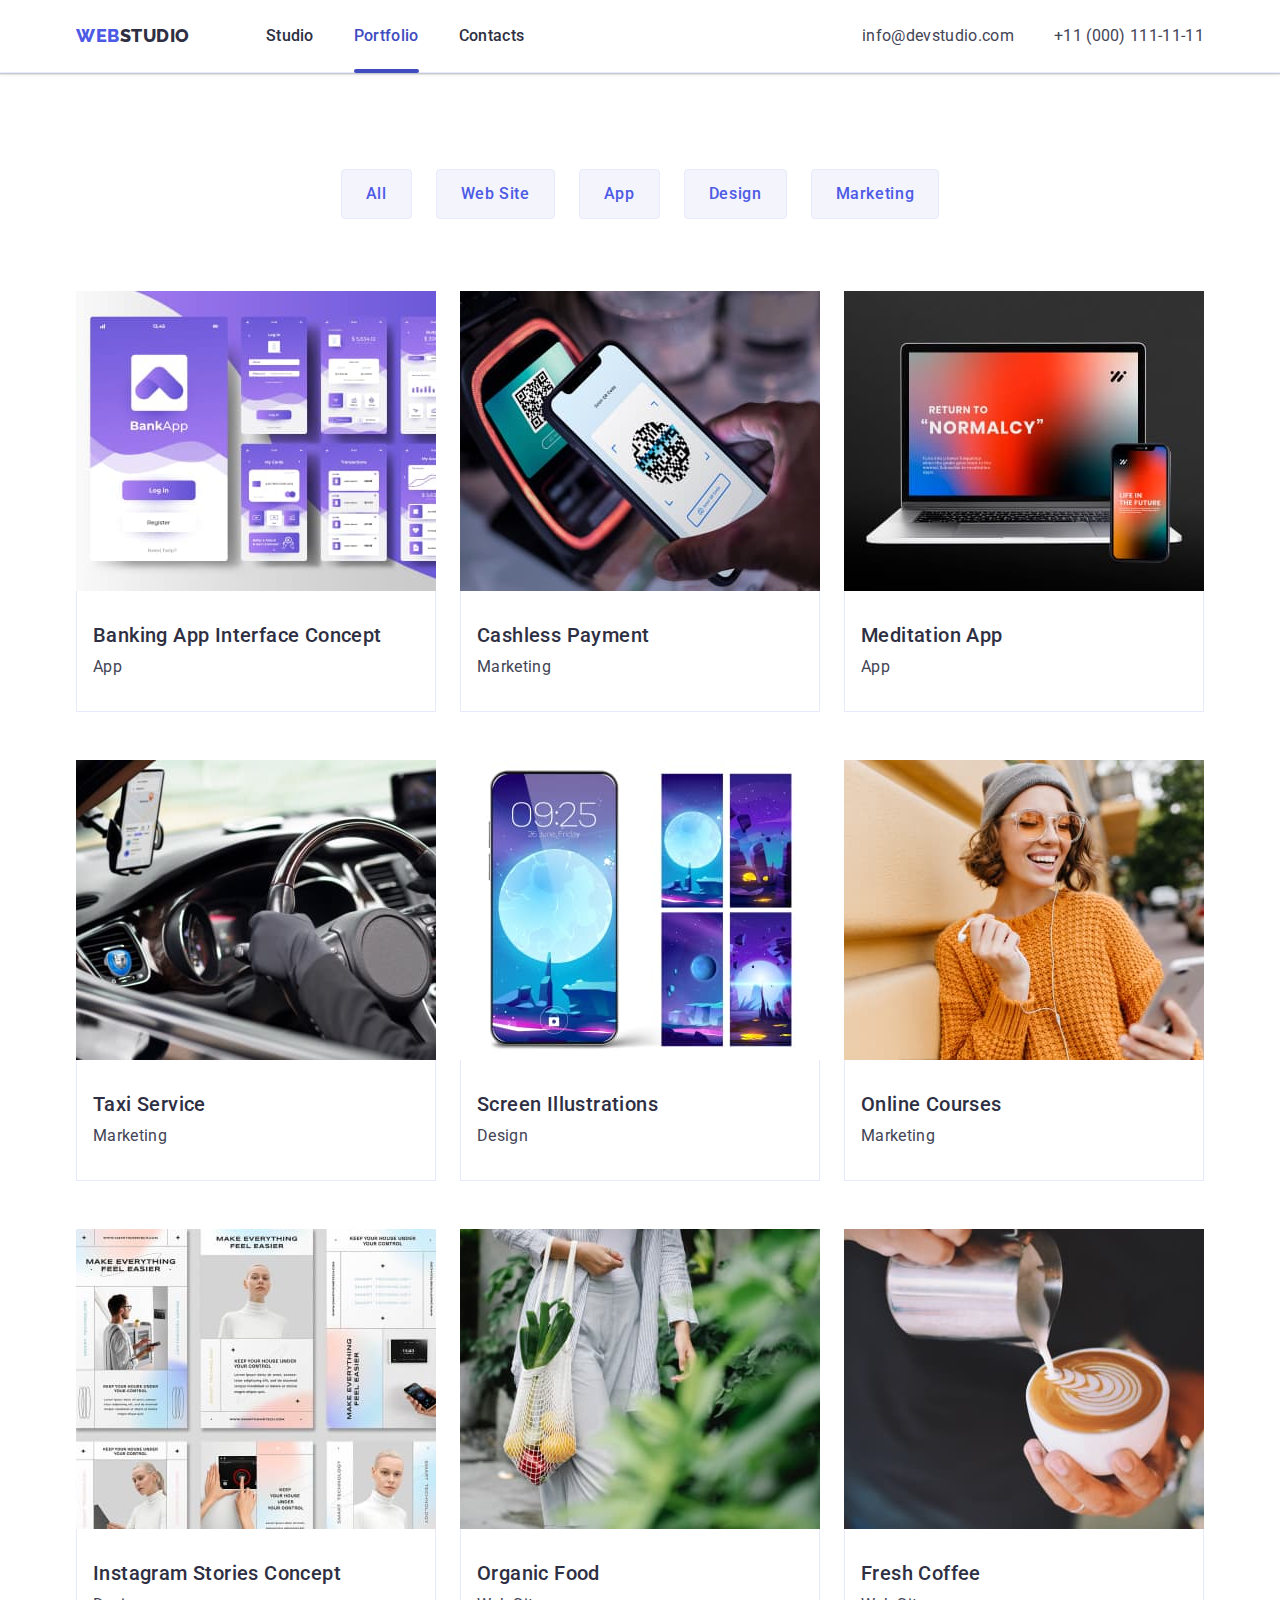
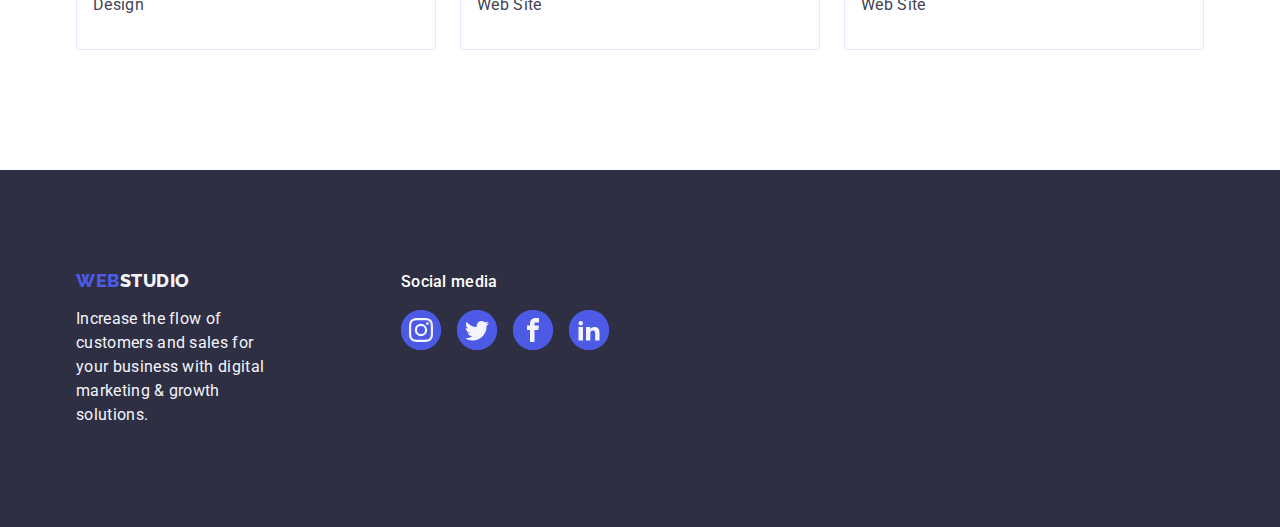
==== portfolio.html @ b62ce7a5 "Initial commit" ====
<!DOCTYPE html>
<html lang="en">
  <head>
    <meta charset="UTF-8" />
    <meta http-equiv="X-UA-Compatible" content="IE=edge" />
    <meta name="viewport" content="width=device-width, initial-scale=1.0" />
    <title>Portfolio</title>
    <link rel="preconnect" href="https://fonts.googleapis.com" />
    <link rel="preconnect" href="https://fonts.gstatic.com" crossorigin />
    <link
      href="https://fonts.googleapis.com/css2?family=Raleway:wght@800&family=Roboto:wght@400;500;700;900&display=swap"
      rel="stylesheet"
    />
    <link
      rel="stylesheet"
      href="https://cdn.jsdelivr.net/npm/modern-normalize@2.0.0/modern-normalize.min.css"
    />
    <link rel="stylesheet" href="./css/styles.css" />
  </head>
  <body>
    <header class="header">
      <div class="nav-container container">
        <nav class="header-navigation">
          <a class="logo link" href="./index.html"
            >Web<span class="header-logo-text">Studio</span></a
          >

          <ul class="header-menu list">
            <li class="header-menu-item">
              <a class="header-menu-link link" href="./index.html">Studio</a>
            </li>
            <li class="header-menu-item">
              <a class="header-menu-link link current" href="./portfolio.html"
                >Portfolio</a
              >
            </li>
            <li class="header-menu-item">
              <a class="header-menu-link link" href="">Contacts</a>
            </li>
          </ul>
        </nav>
        <address class="header-address">
          <ul class="address-list list">
            <li class="header-address-item">
              <a
                class="header-address-link link"
                href="mailto:info@devstudio.com"
                >info@devstudio.com</a
              >
            </li>
            <li class="header-address-item">
              <a class="header-address-link link" href="tel:+110001111111"
                >+11 (000) 111-11-11</a
              >
            </li>
          </ul>
        </address>
      </div>
    </header>

    <main>
      <section class="portfolio">
        <div class="container">
          <h1 class="visually-hidden">What we offer</h1>
          <ul class="filters list">
            <li><button class="filters-btn" type="button">All</button></li>
            <li><button class="filters-btn" type="button">Web Site</button></li>
            <li><button class="filters-btn" type="button">App</button></li>
            <li><button class="filters-btn" type="button">Design</button></li>
            <li>
              <button class="filters-btn" type="button">Marketing</button>
            </li>
          </ul>

          <ul class="offers list">
            <li class="offers-item">
              <a href="" class="offers-item-link link">
                <div class="hidden-container">
                  <img
                    src="./images/banking-app-interface-concept.jpg"
                    alt="banking-app-interface-concept"
                    width="360"
                    height="300"
                  />
                  <p class="hidden-text">
                    14 Stylish and User-Friendly App Design Concepts · Task
                    Manager App · Calorie Tracker App · Exotic Fruit Ecommerce
                    App · Cloud Storage App
                  </p>
                </div>
                <div class="portfolio-name">
                  <h2 class="offers-subtitle">Banking App Interface Concept</h2>
                  <p class="offers-item-text">App</p>
                </div>
              </a>
            </li>
            <li class="offers-item">
              <a href="" class="offers-item-link link">
                <div class="hidden-container">
                  <img
                    src="./images/cashless-payment.jpg"
                    alt="cashless-payment"
                    width="360"
                    height="300"
                  />
                  <p class="hidden-text">
                    14 Stylish and User-Friendly App Design Concepts · Task
                    Manager App · Calorie Tracker App · Exotic Fruit Ecommerce
                    App · Cloud Storage App
                  </p>
                </div>
                <div class="portfolio-name">
                  <h2 class="offers-subtitle">Cashless Payment</h2>
                  <p class="offers-item-text">Marketing</p>
                </div>
              </a>
            </li>
            <li class="offers-item">
              <a href="" class="offers-item-link link">
                <div class="hidden-container">
                  <img
                    src="./images/meditation-app.jpg"
                    alt="meditation-app"
                    width="360"
                    height="300"
                  />
                  <p class="hidden-text">
                    14 Stylish and User-Friendly App Design Concepts · Task
                    Manager App · Calorie Tracker App · Exotic Fruit Ecommerce
                    App · Cloud Storage App
                  </p>
                </div>
                <div class="portfolio-name">
                  <h2 class="offers-subtitle">Meditation App</h2>
                  <p class="offers-item-text">App</p>
                </div>
              </a>
            </li>
            <li class="offers-item">
              <a href="" class="offers-item-link link">
                <div class="hidden-container">
                  <img
                    src="./images/taxi-service.jpg"
                    alt="taxi-service"
                    width="360"
                    height="300"
                  />
                  <p class="hidden-text">
                    14 Stylish and User-Friendly App Design Concepts · Task
                    Manager App · Calorie Tracker App · Exotic Fruit Ecommerce
                    App · Cloud Storage App
                  </p>
                </div>
                <div class="portfolio-name">
                  <h2 class="offers-subtitle">Taxi Service</h2>
                  <p class="offers-item-text">Marketing</p>
                </div>
              </a>
            </li>
            <li class="offers-item">
              <a href="" class="offers-item-link link">
                <div class="hidden-container">
                  <img
                    src="./images/screen-illustrations.jpg"
                    alt="screen-illustrations"
                    width="360"
                    height="300"
                  />
                  <p class="hidden-text">
                    14 Stylish and User-Friendly App Design Concepts · Task
                    Manager App · Calorie Tracker App · Exotic Fruit Ecommerce
                    App · Cloud Storage App
                  </p>
                </div>
                <div class="portfolio-name">
                  <h2 class="offers-subtitle">Screen Illustrations</h2>
                  <p class="offers-item-text">Design</p>
                </div>
              </a>
            </li>
            <li class="offers-item">
              <a href="" class="offers-item-link link">
                <div class="hidden-container">
                  <img
                    src="./images/online-courses.jpg"
                    alt="online-courses"
                    width="360"
                    height="300"
                  />
                  <p class="hidden-text">
                    14 Stylish and User-Friendly App Design Concepts · Task
                    Manager App · Calorie Tracker App · Exotic Fruit Ecommerce
                    App · Cloud Storage App
                  </p>
                </div>
                <div class="portfolio-name">
                  <h2 class="offers-subtitle">Online Courses</h2>
                  <p class="offers-item-text">Marketing</p>
                </div>
              </a>
            </li>
            <li class="offers-item">
              <a href="" class="offers-item-link link">
                <div class="hidden-container">
                  <img
                    src="./images/instagram-stories-concept.jpg"
                    alt="instagram-stories-concept"
                    width="360"
                    height="300"
                  />
                  <p class="hidden-text">
                    14 Stylish and User-Friendly App Design Concepts · Task
                    Manager App · Calorie Tracker App · Exotic Fruit Ecommerce
                    App · Cloud Storage App
                  </p>
                </div>
                <div class="portfolio-name">
                  <h2 class="offers-subtitle">Instagram Stories Concept</h2>
                  <p class="offers-item-text">Design</p>
                </div>
              </a>
            </li>
            <li class="offers-item">
              <a href="" class="offers-item-link link">
                <div class="hidden-container">
                  <img
                    src="./images/organic-food.jpg"
                    alt="organic-food"
                    width="360"
                    height="300"
                  />
                  <p class="hidden-text">
                    14 Stylish and User-Friendly App Design Concepts · Task
                    Manager App · Calorie Tracker App · Exotic Fruit Ecommerce
                    App · Cloud Storage App
                  </p>
                </div>
                <div class="portfolio-name">
                  <h2 class="offers-subtitle">Organic Food</h2>
                  <p class="offers-item-text">Web Site</p>
                </div>
              </a>
            </li>
            <li class="offers-item">
              <a href="" class="offers-item-link link">
                <div class="hidden-container">
                  <img
                    src="./images/fresh-coffee.jpg"
                    alt="fresh-coffee"
                    width="360"
                    height="300"
                  />
                  <p class="hidden-text">
                    14 Stylish and User-Friendly App Design Concepts · Task
                    Manager App · Calorie Tracker App · Exotic Fruit Ecommerce
                    App · Cloud Storage App
                  </p>
                </div>
                <div class="portfolio-name">
                  <h2 class="offers-subtitle">Fresh Coffee</h2>
                  <p class="offers-item-text">Web Site</p>
                </div>
              </a>
            </li>
          </ul>
        </div>
      </section>
    </main>

    <footer class="footer">
      <div class="footer-container container">
        <div class="footer-logo-container">
          <a class="logo link" href="./index.html"
            >Web<span class="footer-logo-text">Studio</span></a
          >
          <p class="footer-text">
            Increase the flow of customers and sales for your business with
            digital marketing & growth solutions.
          </p>
        </div>
        <div class="footer-socials-container container">
          <p class="footer-socials-text">Social media</p>
          <ul class="footer-socials-list list">
            <li class="footer-socials-item">
              <a href="" class="footer-socials-link">
                <svg class="footer-icon" width="24" height="24">
                  <use href="./images/icons.svg#icon-instagram"></use>
                </svg>
              </a>
            </li>
            <li class="footer-socials-item">
              <a href="" class="footer-socials-link">
                <svg class="footer-icon" width="24" height="24">
                  <use href="./images/icons.svg#icon-twitter"></use>
                </svg>
              </a>
            </li>
            <li class="footer-socials-item">
              <a href="" class="footer-socials-link">
                <svg class="footer-icon" width="24" height="24">
                  <use href="./images/icons.svg#icon-facebook"></use>
                </svg>
              </a>
            </li>
            <li class="footer-socials-item">
              <a href="" class="footer-socials-link">
                <svg class="footer-icon" width="24" height="24">
                  <use href="./images/icons.svg#icon-linkedin"></use>
                </svg>
              </a>
            </li>
          </ul>
        </div>
      </div>
    </footer>
  </body>
</html>
---- css/styles.css ----
:root {
  --brand-color: #4d5ae5;
  --main-color: #434455;
  --hover-color: #404bbf;
  --headings-color: #2e2f42;
  --background-color: #ffffff;
  --background-color-2: #f4f4fd;
  --borders-color: #e7e9fc;
  --transition: 250ms cubic-bezier(0.4, 0, 0.2, 1);
}

h1,
h2,
h3,
p {
  margin: 0;
  padding: 0;
}

body {
  font-family: "Roboto", sans-serif;
  color: #434455;
  background-color: var(--background-color);
}

img {
  display: block;
  max-width: 100%;
  height: auto;
}

.link {
  text-decoration: none;
  display: block;
}

.list {
  list-style: none;
  margin: 0;
  padding: 0;
}

.container {
  width: 1158px;
  margin: 0 auto;
  padding: 0 15px;
}

.logo {
  font-family: "Raleway", sans-serif;
  font-weight: 800;
  font-size: 18px;
  line-height: 1.17;
  letter-spacing: 0.03em;
  color: #4d5ae5;
  text-transform: uppercase;
  list-style-type: none;
  margin-right: 76px;
  transition: var(--transition);
}

.header-logo-text {
  color: var(--headings-color);
}

.header-menu-link {
  font-weight: 500;
  font-size: 16px;
  line-height: 1.5;
  letter-spacing: 0.02em;
  color: #2e2f42;
  padding: 24px 0;
  transition: color var(--transition);
}

.header-menu-link:hover,
.header-menu-link:focus,
.header-menu-link:active {
  color: var(--hover-color);
  transition: color var(--transition);
}

.current {
  position: relative;
  color: var(--hover-color);
  transition: color var(--transition);
}

.current::after {
  position: absolute;
  content: "";
  width: 100%;
  height: 4px;
  left: 0;
  bottom: -1px;
  border-radius: 2px;
  background-color: var(--hover-color);
}

.header-address {
  font-style: normal;
}

.address-list {
  display: flex;
  gap: 40px;
  justify-content: flex-end;
  transition: color var(--transition);
}

.header-address-link {
  font-size: 16px;
  line-height: 1.5;
  letter-spacing: 0.02em;
  color: var(--main-color);
  transition: color var(--transition);
}

.header-address-link:hover,
.header-address-link:active,
.header-address-link:focus {
  color: #404bbf;
  transition: color var(--transition);
}

.header {
  border-bottom: 1px solid var(--borders-color);
  box-shadow: 0px 2px 1px rgba(46, 47, 66, 0.08),
    0px 1px 1px rgba(46, 47, 66, 0.16), 0px 1px 6px rgba(46, 47, 66, 0.08);
}

.header-navigation {
  display: flex;
  align-items: center;
  margin-right: auto;
}

.header-menu,
.address-list {
  display: flex;
  gap: 40px;
}

.header-menu-item {
  transition: var(--transition);
}

.nav-container {
  display: flex;
  align-items: center;
}

.hero {
  background-image: linear-gradient(
      rgba(46, 47, 66, 0.7),
      rgba(46, 47, 66, 0.7)
    ),
    url(/images/people-office.jpg);
  text-align: center;
  padding: 188px 0;
  max-width: 1440px;
  background-repeat: no-repeat;
  background-position: center;
  background-size: cover;
}

.hero-title {
  font-size: 56px;
  line-height: 1.07;
  letter-spacing: 0.02em;
  color: #ffffff;
  text-align: center;
  margin: auto;
  max-width: 496px;
}

.hero-btn {
  font-family: inherit;
  background-color: var(--brand-color);
  font-weight: 500;
  font-size: 16px;
  height: 56px;
  line-height: 1.5;
  letter-spacing: 0.04em;
  cursor: pointer;
  color: #ffffff;
  border: none;
  border-radius: 4px;
  min-width: 169px;
  display: block;
  margin: 48px auto 0 auto;
  transition: background-color var(--transition);
}

.hero-btn:hover,
.hero-btn:focus {
  background-color: #404bbf;
  transition: var(--transition);
}

.benefits {
  background-color: #ffffff;
  padding: 120px 0;
}

.benefits-item {
  width: calc((100% - 72px) / 4);
}

.benefits-item-container {
  width: 264px;
  height: 112px;
  border-radius: 4px;
  background: var(--background-color-2);
  display: flex;
  align-items: center;
  justify-content: center;
  margin-bottom: 8px;
}

.benefits-subtitle {
  font-weight: 500;
  font-size: 20px;
  line-height: 1.2;
  letter-spacing: 0.02em;
  color: var(--headings-color);
  margin-bottom: 8px;
}

.benefits-item-text {
  font-size: 16px;
  line-height: 1.5;
  letter-spacing: 0.02em;
  padding-left: 0;
}

.benefits-list {
  display: flex;
  gap: 24px;
}

.visually-hidden {
  position: absolute;
  width: 1px;
  height: 1px;
  margin: -1px;
  border: 0;
  padding: 0;
  white-space: nowrap;
  clip-path: inset(100%);
  clip: rect(0 0 0 0);
  overflow: hidden;
}

.activity {
  background-color: #ffffff;
  padding-bottom: 120px;
}

.activity-section-title {
  font-size: 36px;
  font-weight: 700;
  line-height: 1.11;
  letter-spacing: 0.02em;
  text-transform: capitalize;
  color: var(--headings-color);
  text-align: center;
  margin-bottom: 72px;
}

.activity-list {
  display: flex;
  gap: 24px;
}

.activity-item {
  flex-basis: calc((100% - 48px) / 3);
}

.team {
  background-color: #f4f4fd;
  padding: 120px 0;
}

.team-section-title {
  margin-bottom: 72px;
}

.team-item {
  background-color: #ffffff;
  box-shadow: 0px 1px 6px rgba(46, 47, 66, 0.08),
    0px 1px 1px rgba(46, 47, 66, 0.16), 0px 2px 1px rgba(46, 47, 66, 0.08);
  border-radius: 0px 0px 4px 4px;
  flex-basis: calc((100% - 72px) / 4);
}

.team-subtitle {
  font-weight: 500;
  font-size: 20px;
  line-height: 1.2;
  letter-spacing: 0.02em;
  color: #2e2f42;
  text-align: center;
  margin-bottom: 8px;
}

.team-item-text {
  font-size: 16px;
  font-family: "Roboto";
  line-height: 1.5;
  letter-spacing: 0.02em;
  text-align: center;
  margin-bottom: 8px;
}

.socials-icon {
  fill: var(--background-color-2);
}

.socials-item {
  width: 40px;
  height: 40px;
  align-items: center;
  justify-content: center;
}

.socials-item-link {
  width: 100%;
  height: 100%;
  display: flex;
  align-items: center;
  justify-content: center;
  border-radius: 50%;
  background-color: var(--brand-color);
  transition: background-color var(--transition);
}

.socials-item-link:hover,
.socials-item-link:focus {
  background-color: var(--hover-color);
}

.team-list {
  display: flex;
  gap: 24px;
}

.socials-list {
  display: flex;
  flex-direction: row;
  justify-content: center;
  gap: 24px;
}

.team-section-title {
  font-size: 36px;
  line-height: 1.11;
  letter-spacing: 0.02em;
  text-transform: capitalize;
  color: var(--headings-color);
  text-align: center;
  font-weight: 700;
}
.team-name {
  padding: 32px 0;
}

.customers {
  padding: 120px 0;
}

.customers-list {
  display: flex;
  gap: 24px;
  align-items: center;
  justify-content: center;
}

.customers-item {
  width: 168px;
  height: 88px;
  width: calc((100% - 120px) / 6);
}

.customers-section-title {
  font-size: 36px;
  line-height: 1.11;
  letter-spacing: 0.02em;
  text-transform: capitalize;
  color: var(--headings-color);
  text-align: center;
  font-weight: 700;
  margin-bottom: 72px;
}

.customers-item-link {
  display: flex;
  width: 100%;
  height: 100%;
  color: #8e8f99;
  border: 1px solid #8e8f99;
  border-radius: 4px;
  align-items: center;
  justify-content: center;
  transition: border-color var(--transition), color var(--transition);
}

.customers-item-link:hover,
.customers-item-link:focus {
  color: var(--hover-color);
  border-color: var(--hover-color);
}

.customers-icon {
  fill: currentColor;
}

.footer {
  background-color: #2e2f42;
  padding: 100px 0;
}

.footer-container {
  display: flex;
  align-items: baseline;
}

.footer-logo-container {
  margin-right: 120px;
}

.footer-logo-text {
  color: #f4f4fd;
}

.footer-text {
  font-size: 16px;
  line-height: 1.5;
  letter-spacing: 0.02em;
  color: #f4f4fd;
  max-width: 264px;
}

.footer-container .logo {
  display: inline-block;
  margin-bottom: 16px;
}

.footer-socials-list {
  display: flex;
  gap: 16px;
}

.footer-socials-item {
  display: flex;
  width: 40px;
  height: 40px;
  justify-content: center;
  align-items: center;
  background-color: var(--brand-color);
  border-radius: 50%;
}

.footer-socials-item:hover,
.footer-socials-item:focus {
  background-color: #31d0aa;
  transition: background-color var(--transition);
}

.footer-socials-link {
  border-radius: 50%;
  background-color: var(--brand-color);
  display: flex;
  justify-content: center;
  align-items: center;
  width: 40px;
  height: 40px;
  transition: background-color var(--transition);
}

.footer-socials-link:hover,
.footer-socials-link:focus {
  background-color: #31d0aa;
}

.footer-socials-text {
  font-weight: 500;
  font-size: 16px;
  line-height: 1.5;
  letter-spacing: 0.02em;
  color: var(--background-color);
  margin-bottom: 16px;
}

.footer-icon {
  fill: var(--background-color-2);
}

.backdrop {
  width: 100%;
  height: 100%;
  position: fixed;
  top: 0;
  background-color: rgba(46, 47, 66, 0.4);
  transition: opacity var(--transition), visibility var(--transition);
}

.modal {
  width: 408px;
  min-height: 584px;
  padding: 72px 24px 24px 24px;
  border-radius: 4px;
  position: absolute;
  top: 50%;
  left: 50%;
  background-color: #fcfcfc;
  transform: translate(-50%, -50%) scale(1);
  transition: transform var(--transition);
  box-shadow: 0px 1px 1px rgba(0, 0, 0, 0.14), 0px 1px 3px rgba(0, 0, 0, 0.12),
    0px 2px 1px rgba(0, 0, 0, 0.2);
}

.modal-btn {
  width: 24px;
  height: 24px;
  border-radius: 50%;
  border: 1px solid rgba(0, 0, 0, 0.1);
  display: flex;
  position: absolute;
  top: 24px;
  right: 24px;
  align-items: center;
  justify-content: center;
  cursor: pointer;
  padding: 0;
  color: var(--headings-color);
  background-color: #e7e9fc;
  transition: background-color var(--transition), border var(--transition);
}

.modal-btn:focus,
.modal-btn:hover {
  background-color: #404bbf;
  border: none;
}

.modal-btn:focus .btn-close,
.modal-btn:hover .btn-close {
  fill: #ffffff;
}

.btn-close {
  transition: fill var(--transition);
}

.is-hidden {
  visibility: hidden;
  opacity: 0;
  pointer-events: none;
}

.filters {
  display: flex;
  flex-wrap: wrap;
  justify-content: center;
  gap: 24px;
  margin-bottom: 72px;
}

.filters-btn {
  font-family: "Roboto", sans-serif;
  font-weight: 500;
  font-size: 16px;
  line-height: 1.5;
  letter-spacing: 0.04em;
  color: #4d5ae5;
  background: var(--background-color-2);
  background-color: #f4f4fd;
  cursor: pointer;
  border: 1px solid #e7e9fc;
  border-radius: 4px;
  padding: 12px 24px;
  transition: color var(--transition), background-color var(--transition),
    border-color var(--transition), box-shadow var(--transition);
}

.filters-btn:hover,
.filters-btn:focus {
  color: #ffffff;
  background: #404bbf;
  border: 1px solid transparent;
  box-shadow: 0px 3px 1px rgba(0, 0, 0, 0.1), 0px 2px 1px rgba(0, 0, 0, 0.08),
    0px 2px 2px rgba(0, 0, 0, 0.12);
}

.offers {
  display: flex;
  flex-wrap: wrap;
  column-gap: 24px;
  row-gap: 48px;
}

.offers-item {
  flex-basis: calc((100% - 48px) / 3);
}

.offers-item:hover,
.offers-item:focus {
  box-shadow: 0px 1px 6px rgba(46, 47, 66, 0.08),
    0px 1px 1px rgba(46, 47, 66, 0.16), 0px 2px 1px rgba(46, 47, 66, 0.08);
}

.offers-item-link {
  display: block;
  transition: box-shadow var(--transition);
}

.offers-item-link:hover,
.offers-item-link:focus {
  box-shadow: 0px 1px 6px rgba(46, 47, 66, 0.08),
    0px 1px 1px rgba(46, 47, 66, 0.16), 0px 2px 1px rgba(46, 47, 66, 0.08);
}

.offers-item-link:hover .hidden-text,
.offers-item-link:focus .hidden-text {
  box-shadow: 0px 1px 6px rgba(46, 47, 66, 0.08),
    0px 1px 1px rgba(46, 47, 66, 0.16), 0px 2px 1px rgba(46, 47, 66, 0.08);
  transform: translateY(0%);
}

.offers-subtitle {
  font-weight: 500;
  font-size: 20px;
  line-height: 1.2;
  letter-spacing: 0.02em;
  color: var(--headings-color);
  margin-bottom: 8px;
}

.offers-item-text {
  font-size: 16px;
  line-height: 1.5;
  letter-spacing: 0.02em;
  color: var(--main-color);
}

.hidden-container {
  position: relative;
  overflow: hidden;
}

.hidden-text {
  font-weight: 400;
  font-size: 16px;
  line-height: 1.5;
  letter-spacing: 0.02em;
  position: absolute;
  width: 100%;
  height: 100%;
  top: 0;
  left: 0;
  color: var(--background-color-2);
  background-color: var(--brand-color);
  padding: 40px 32px;
  transition: transform var(--transition);
  transform: translateY(100%);
}

.portfolio {
  padding: 96px 0 120px 0;
}

.portfolio-name {
  padding: 32px 16px;
  border: 1px solid #e7e9fc;
  border-top: none;
}
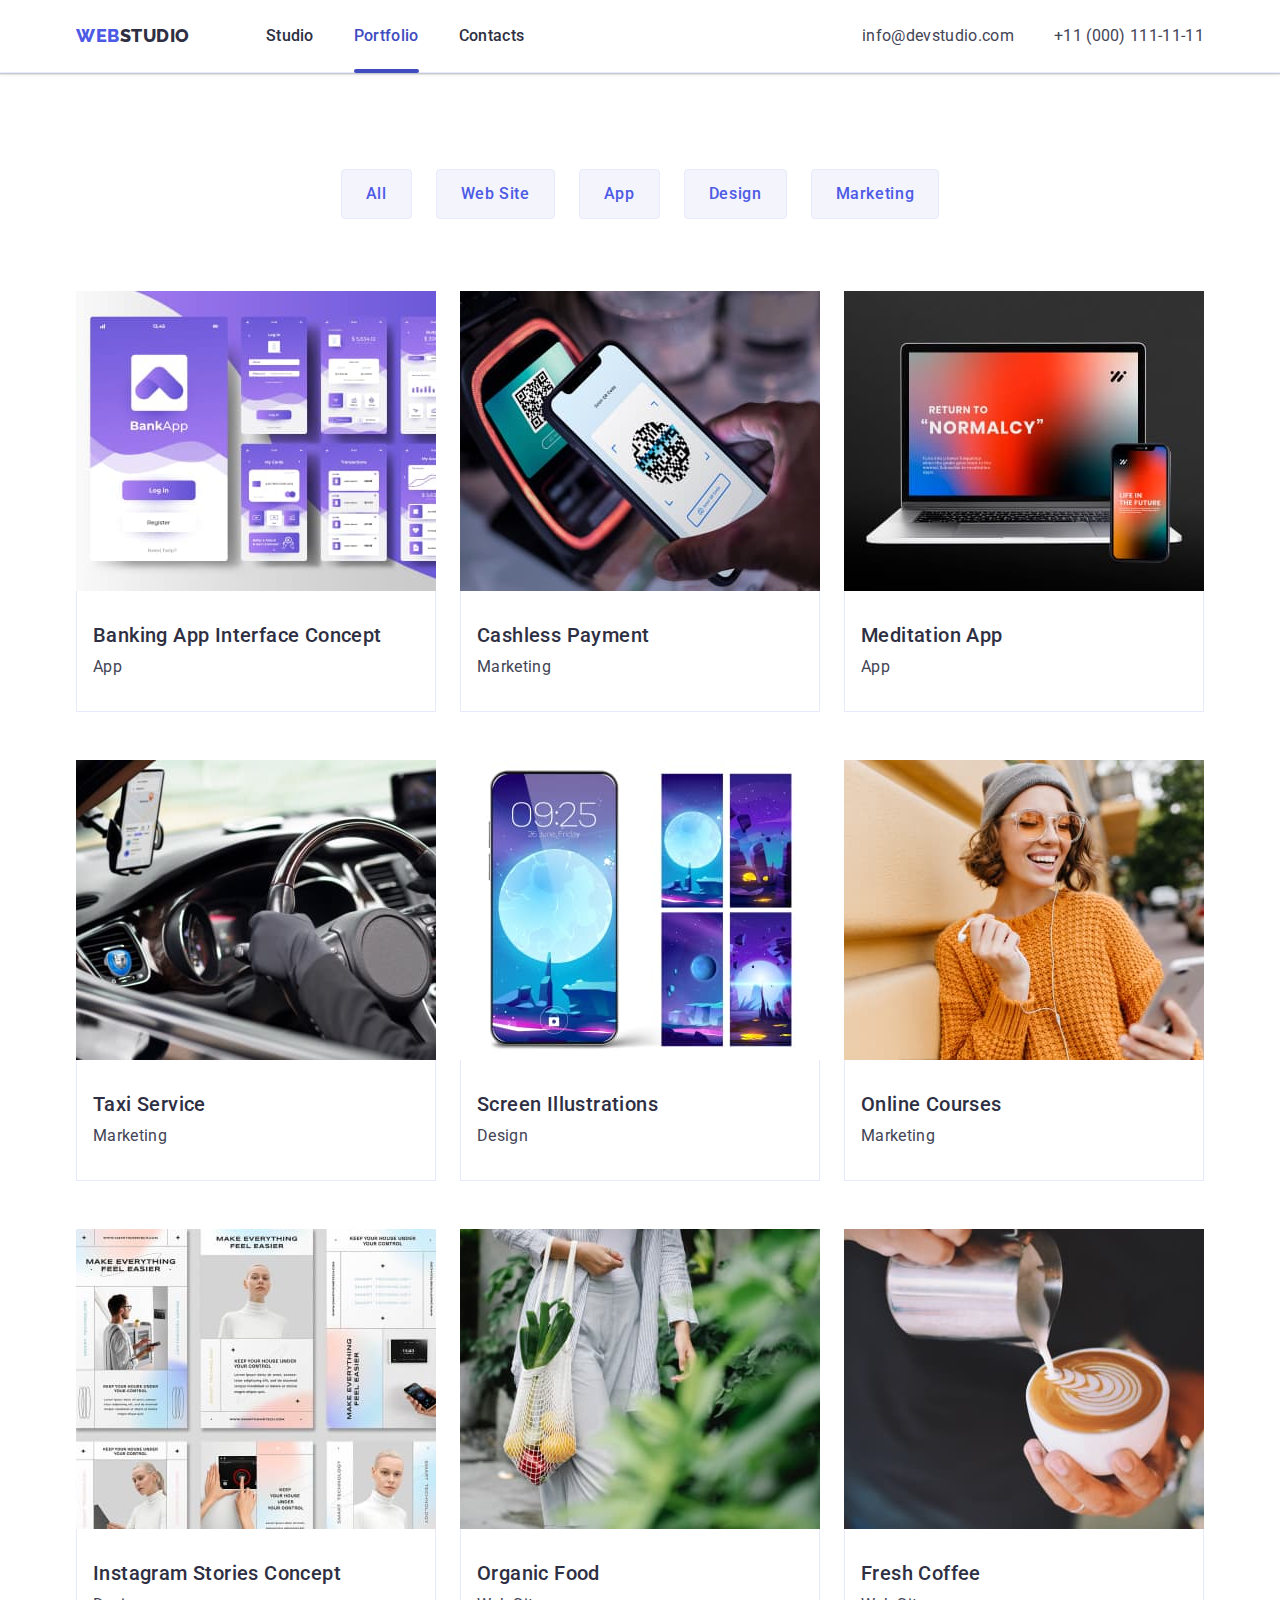
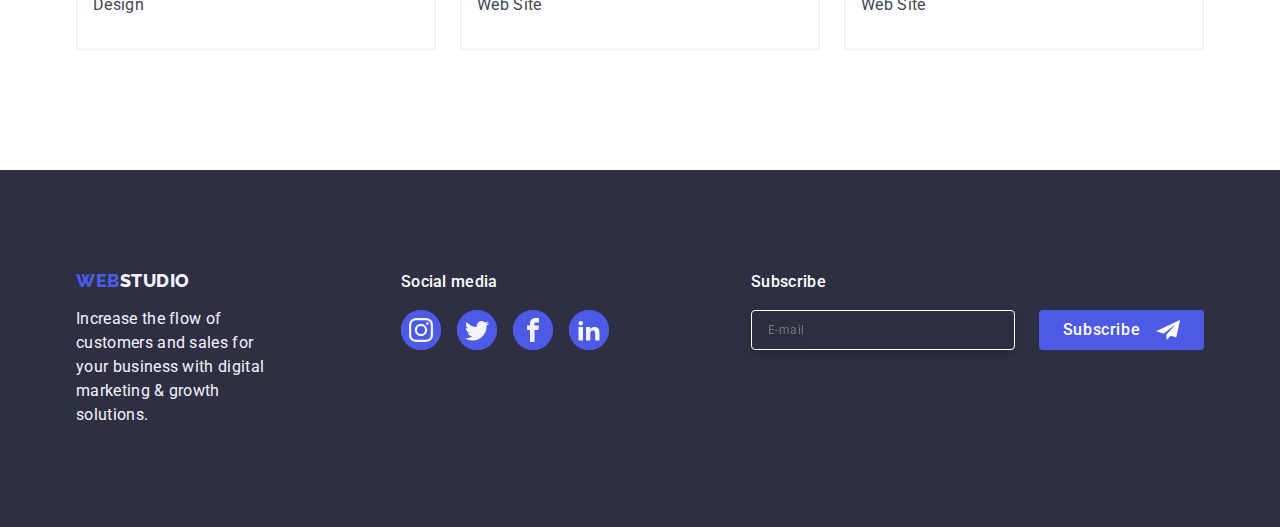
==== commit 480d81aa: "modal+footer-portfolio edit" ====
--- a/portfolio.html
+++ b/portfolio.html
@@ -311,6 +311,30 @@
             </li>
           </ul>
         </div>
+        <div class="footer-contact-form-container">
+          <p class="footer-contact-form-text">Subscribe</p>
+          <form class="subscribe-form">
+            <label
+              for="input-email"
+              aria-label="footer email"
+              class="footer-label"
+            >
+              <input
+                type="email"
+                name="input-email"
+                id="input-email"
+                placeholder="E-mail"
+                class="mail-info"
+              />
+            </label>
+            <button type="submit" class="submit-btn">
+              Subscribe
+              <svg class="footer-form-icon" width="24" height="24">
+                <use href="./images/icons.svg#icon-telegram"></use>
+              </svg>
+            </button>
+          </form>
+        </div>
       </div>
     </footer>
   </body>
--- a/css/styles.css
+++ b/css/styles.css
@@ -427,6 +427,7 @@
 
 .footer-logo-container {
   margin-right: 120px;
+  max-width: 264px;
 }
 
 .footer-logo-text {
@@ -494,6 +495,71 @@
 
 .footer-icon {
   fill: var(--background-color-2);
+}
+
+.footer-contact-form-container {
+  display: flex;
+  flex-direction: column;
+  justify-content: space-between;
+}
+
+.footer-contact-form-text {
+  font-size: 16px;
+  font-weight: 500;
+  line-height: 1.5;
+  letter-spacing: 0.02em;
+  color: #ffffff;
+  margin-bottom: 16px;
+}
+
+.subscribe-form {
+  display: flex;
+  align-items: center;
+  justify-content: center;
+  gap: 24px;
+}
+
+.mail-info {
+  width: 264px;
+  height: 40px;
+  border-radius: 4px;
+  border: 1px solid #ffffff;
+  color: #ffffff;
+  background-color: transparent;
+  font-size: 12px;
+  line-height: 1.5;
+  letter-spacing: 0.04em;
+  padding-left: 16px;
+  box-shadow: 0px 4px 4px 0px rgba(0, 0, 0, 0.15);
+  filter: drop-shadow(0px 4px 4px rgba(0, 0, 0, 0.15));
+}
+
+.submit-btn {
+  font-family: "Roboto", sans-serif;
+  font-size: 16px;
+  font-weight: 500;
+  line-height: 1.5;
+  letter-spacing: 0.04em;
+  color: #ffffff;
+  background-color: var(--brand-color);
+  cursor: pointer;
+  border-radius: 4px;
+  border: none;
+  min-width: 165px;
+  height: 40px;
+  display: flex;
+  align-items: center;
+  justify-content: center;
+}
+
+.submit-btn:hover,
+.submit-btn:focus {
+  background-color: var(--hover-color);
+}
+
+.footer-form-icon {
+  margin-left: 16px;
+  fill: #ffffff;
 }
 
 .backdrop {
@@ -501,16 +567,17 @@
   height: 100%;
   position: fixed;
   top: 0;
+  z-index: 2;
   background-color: rgba(46, 47, 66, 0.4);
   transition: opacity var(--transition), visibility var(--transition);
 }
 
 .modal {
+  position: absolute;
   width: 408px;
   min-height: 584px;
   padding: 72px 24px 24px 24px;
   border-radius: 4px;
-  position: absolute;
   top: 50%;
   left: 50%;
   background-color: #fcfcfc;
@@ -557,6 +624,172 @@
   visibility: hidden;
   opacity: 0;
   pointer-events: none;
+}
+
+.modal-title {
+  font-family: Roboto;
+  color: var(--headings-color);
+  font-size: 16px;
+  font-weight: 500;
+  line-height: 24px;
+  letter-spacing: 0.32px;
+  text-align: center;
+  max-width: 360px;
+  margin-bottom: 16px;
+}
+
+.modal-form {
+  display: flex;
+  flex-direction: column;
+  height: 336px;
+}
+
+.modal-field {
+  margin-bottom: 8px;
+}
+
+.modal-label {
+  display: block;
+  font-size: 12px;
+  line-height: 1.17;
+  letter-spacing: 0.48px;
+  color: #8e8f99;
+  margin-bottom: 4px;
+}
+
+.input-wrap {
+  position: relative;
+}
+
+.modal-input {
+  width: 100%;
+  height: 40px;
+  background-color: transparent;
+  outline: transparent;
+  border-radius: 4px;
+  border: 1px solid rgba(46, 47, 66, 0.4);
+  transition: border-color var(--transition);
+  padding-left: 38px;
+}
+
+.modal-input::placeholder {
+  font-size: 12px;
+  line-height: 1.16;
+  letter-spacing: 0.48px;
+  color: rgba(46, 47, 66, 0.4);
+}
+
+.modal-input:focus {
+  border-color: var(--brand-color);
+}
+
+.modal-input:focus + .input-icon {
+  fill: var(--brand-color);
+}
+
+.modal-field-comment {
+  margin-bottom: 16px;
+}
+
+.modal-field-checkbox {
+  margin-bottom: 24px;
+}
+
+.modal-textarea {
+  width: 100%;
+  height: 120px;
+  font-size: 12px;
+  line-height: 1.17;
+  letter-spacing: 0.48px;
+  padding: 8px 16px;
+  color: rgba(46, 47, 66, 0.4);
+  background-color: transparent;
+  outline: transparent;
+  resize: none;
+  border-radius: 4px;
+  border: 1px solid rgba(46, 47, 66, 0.4);
+  transition: border-color var(--transition);
+}
+
+.modal-textarea:focus {
+  border-color: var(--brand-color);
+}
+
+.modal-textarea::placeholder {
+  font-size: 12px;
+  line-height: 1.16;
+  letter-spacing: 0.48px;
+  color: rgba(46, 47, 66, 0.4);
+}
+
+.check-text {
+  font-size: 12px;
+  line-height: 1.17;
+  letter-spacing: 0.48px;
+  color: #8e8f99;
+  align-items: center;
+}
+
+.check-text span {
+  display: inline-flex;
+  width: 16px;
+  height: 16px;
+  border-radius: 2px;
+  border: 1px solid rgba(46, 47, 66, 0.4);
+  margin-right: 8px;
+  align-items: center;
+  justify-content: center;
+  fill: transparent;
+  transition: background-color 250ms cubic-bezier(0.4, 0, 0.2, 1),
+    border 250ms cubic-bezier(0.4, 0, 0.2, 1),
+    fill 250ms cubic-bezier(0.4, 0, 0.2, 1);
+}
+
+.check-span {
+  display: inline-flex;
+}
+
+.check-text a {
+  color: var(--brand-color);
+  text-decoration: underline;
+  margin-left: 4px;
+}
+
+.input-check:checked + .check-text span {
+  background-color: var(--hover-color);
+  border: none;
+  fill: var(--background-color-2);
+}
+
+.modal-send-btn {
+  display: block;
+  font-size: 16px;
+  font-weight: 500;
+  line-height: 1.5;
+  letter-spacing: 0.64px;
+  min-width: 169px;
+  border-radius: 4px;
+  border: none;
+  color: var(--background-color);
+  background-color: var(--brand-color);
+  box-shadow: 0px 4px 4px 0px rgba(0, 0, 0, 0.15);
+  padding: 16px 32px;
+  margin: 0 auto;
+  cursor: pointer;
+  transition: background-color var(--transition);
+}
+
+.modal-send-btn:is(:hover, :focus) {
+  background-color: var(--hover-color);
+}
+
+.input-icon {
+  position: absolute;
+  top: 50%;
+  left: 16px;
+  fill: var(--headings-color);
+  transform: translateY(-50%);
+  transition: fill var(--transition);
 }
 
 .filters {
